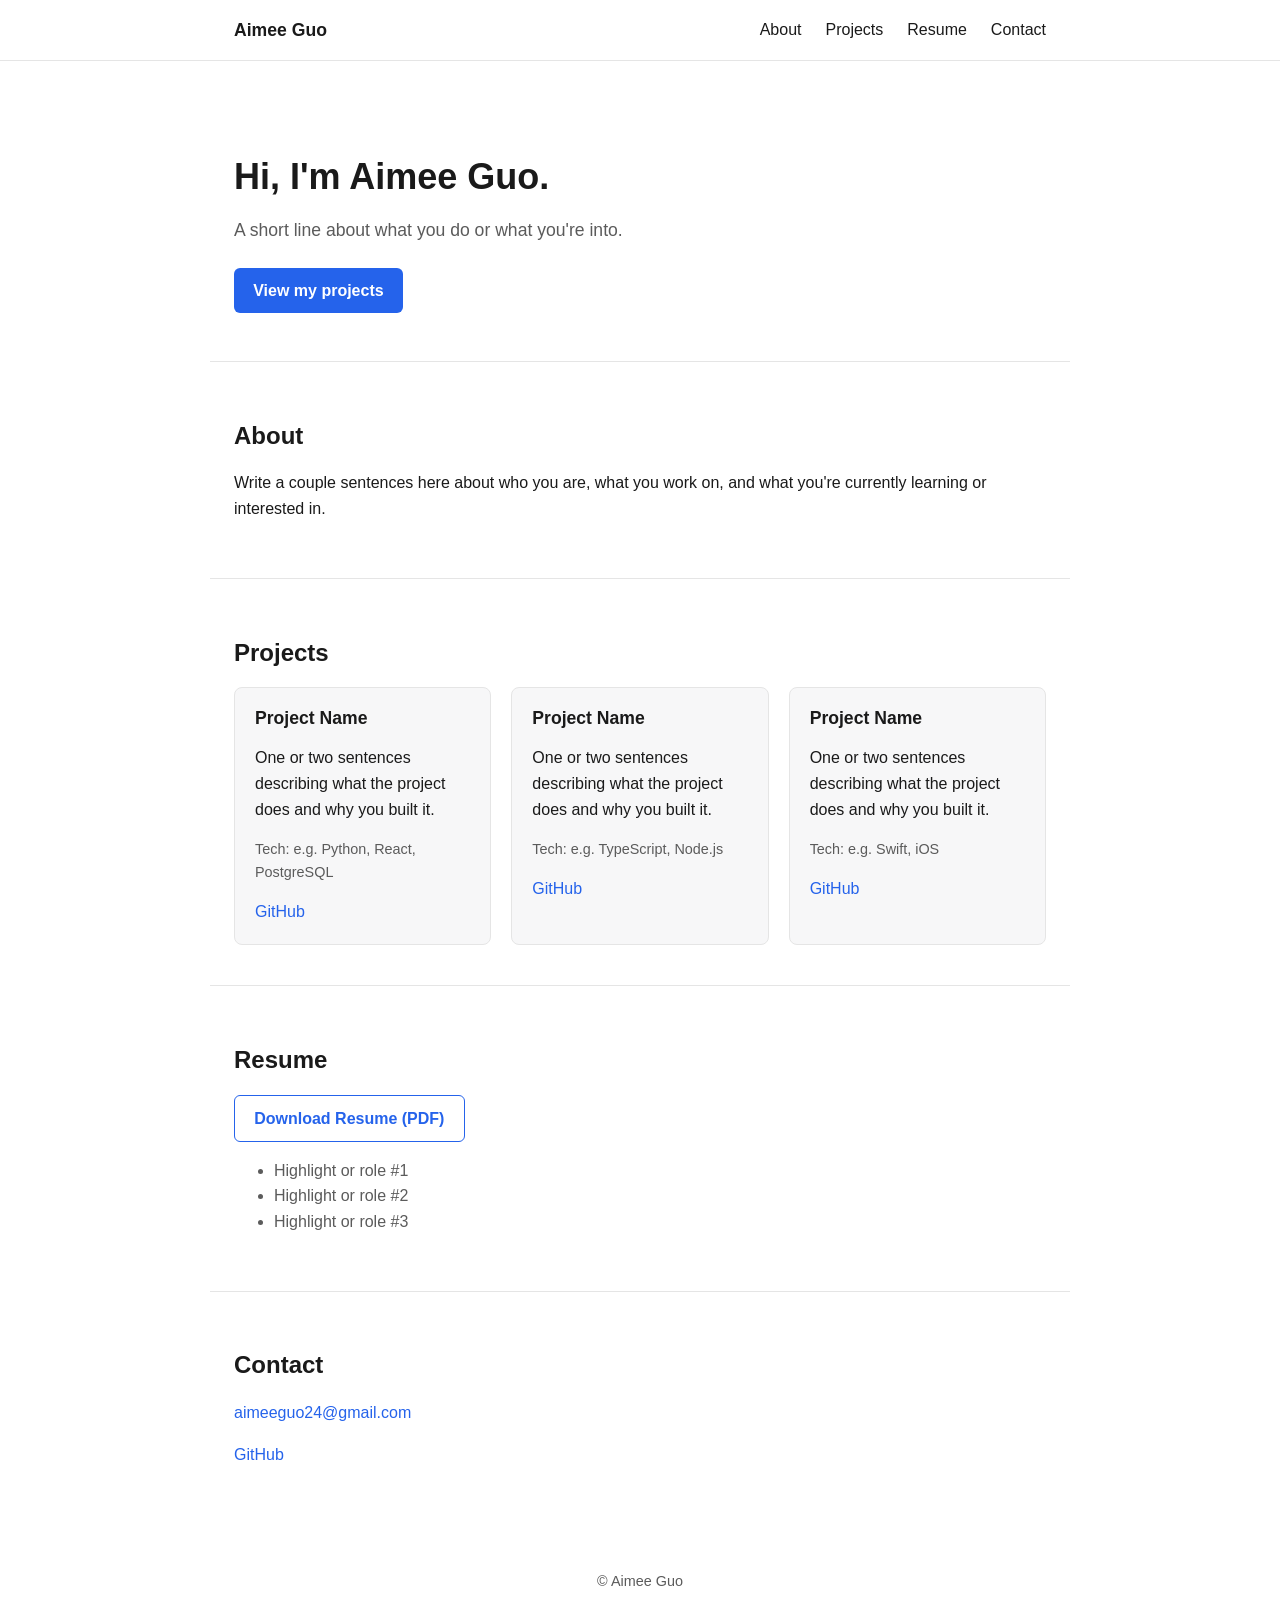
==== index.html @ b06cb8ec "Initial personal portfolio site Plain HTML/CSS/JS single-page site with about, projects, resume, and" ====
<!DOCTYPE html>
<html lang="en">
<head>
  <meta charset="UTF-8" />
  <meta name="viewport" content="width=device-width, initial-scale=1.0" />
  <title>Aimee Guo</title>
  <meta name="description" content="Portfolio of Aimee Guo — projects, resume, and contact." />
  <link rel="stylesheet" href="style.css" />
</head>
<body>
  <header class="site-header">
    <nav class="nav">
      <a class="nav-brand" href="#top">Aimee Guo</a>
      <button class="nav-toggle" id="navToggle" aria-label="Toggle menu" aria-expanded="false">
        <span></span><span></span><span></span>
      </button>
      <ul class="nav-links" id="navLinks">
        <li><a href="#about">About</a></li>
        <li><a href="#projects">Projects</a></li>
        <li><a href="#resume">Resume</a></li>
        <li><a href="#contact">Contact</a></li>
      </ul>
    </nav>
  </header>

  <main>
    <section id="top" class="hero">
      <h1>Hi, I'm Aimee Guo.</h1>
      <p class="tagline"><!-- TODO: replace with your own one-line tagline --> A short line about what you do or what you're into.</p>
      <a class="btn" href="#projects">View my projects</a>
    </section>

    <section id="about" class="section">
      <h2>About</h2>
      <p>
        <!-- TODO: replace with 2-4 sentences about yourself -->
        Write a couple sentences here about who you are, what you work on, and
        what you're currently learning or interested in.
      </p>
    </section>

    <section id="projects" class="section">
      <h2>Projects</h2>
      <div class="project-grid">
        <!-- TODO: duplicate this card for each project, or delete the placeholders below -->
        <article class="project-card">
          <h3>Project Name</h3>
          <p>One or two sentences describing what the project does and why you built it.</p>
          <p class="tech">Tech: e.g. Python, React, PostgreSQL</p>
          <div class="project-links">
            <a href="https://github.com/aimeeguo24/REPO_NAME" target="_blank" rel="noopener">GitHub</a>
            <!-- <a href="https://your-demo-link.com" target="_blank" rel="noopener">Live Demo</a> -->
          </div>
        </article>

        <article class="project-card">
          <h3>Project Name</h3>
          <p>One or two sentences describing what the project does and why you built it.</p>
          <p class="tech">Tech: e.g. TypeScript, Node.js</p>
          <div class="project-links">
            <a href="https://github.com/aimeeguo24/REPO_NAME" target="_blank" rel="noopener">GitHub</a>
          </div>
        </article>

        <article class="project-card">
          <h3>Project Name</h3>
          <p>One or two sentences describing what the project does and why you built it.</p>
          <p class="tech">Tech: e.g. Swift, iOS</p>
          <div class="project-links">
            <a href="https://github.com/aimeeguo24/REPO_NAME" target="_blank" rel="noopener">GitHub</a>
          </div>
        </article>
      </div>
    </section>

    <section id="resume" class="section">
      <h2>Resume</h2>
      <p>
        <!-- TODO: drop your resume PDF into assets/resume.pdf, or remove this link if not ready yet -->
        <a class="btn btn-outline" href="assets/resume.pdf" target="_blank" rel="noopener">Download Resume (PDF)</a>
      </p>
      <ul class="highlights">
        <!-- TODO: optional — list a few highlights instead of/alongside the PDF -->
        <li>Highlight or role #1</li>
        <li>Highlight or role #2</li>
        <li>Highlight or role #3</li>
      </ul>
    </section>

    <section id="contact" class="section">
      <h2>Contact</h2>
      <p>
        <!-- TODO: replace with your real email -->
        <a href="mailto:aimeeguo24@gmail.com">aimeeguo24@gmail.com</a>
      </p>
      <ul class="social-links">
        <li><a href="https://github.com/aimeeguo24" target="_blank" rel="noopener">GitHub</a></li>
        <!-- <li><a href="https://www.linkedin.com/in/yourname" target="_blank" rel="noopener">LinkedIn</a></li> -->
      </ul>
    </section>
  </main>

  <footer class="site-footer">
    <p>&copy; <span id="year"></span> Aimee Guo</p>
  </footer>

  <script src="script.js"></script>
</body>
</html>
---- style.css ----
:root {
  --bg: #ffffff;
  --text: #1a1a1a;
  --muted: #5b5b5b;
  --accent: #2563eb;
  --border: #e5e5e5;
  --card-bg: #f7f7f8;
  --max-width: 860px;
}

* {
  box-sizing: border-box;
}

body {
  margin: 0;
  font-family: -apple-system, BlinkMacSystemFont, "Segoe UI", Helvetica, Arial, sans-serif;
  color: var(--text);
  background: var(--bg);
  line-height: 1.6;
}

a {
  color: var(--accent);
  text-decoration: none;
}

a:hover {
  text-decoration: underline;
}

h1, h2, h3 {
  line-height: 1.2;
}

/* Header / Nav */

.site-header {
  border-bottom: 1px solid var(--border);
  position: sticky;
  top: 0;
  background: var(--bg);
  z-index: 10;
}

.nav {
  max-width: var(--max-width);
  margin: 0 auto;
  display: flex;
  align-items: center;
  justify-content: space-between;
  padding: 1rem 1.5rem;
}

.nav-brand {
  font-weight: 700;
  font-size: 1.1rem;
  color: var(--text);
}

.nav-links {
  list-style: none;
  display: flex;
  gap: 1.5rem;
  margin: 0;
  padding: 0;
}

.nav-links a {
  color: var(--text);
}

.nav-toggle {
  display: none;
  flex-direction: column;
  gap: 4px;
  background: none;
  border: none;
  cursor: pointer;
  padding: 0.5rem;
}

.nav-toggle span {
  width: 22px;
  height: 2px;
  background: var(--text);
  display: block;
}

/* Hero */

.hero {
  max-width: var(--max-width);
  margin: 0 auto;
  padding: 4rem 1.5rem 3rem;
}

.hero h1 {
  font-size: 2.25rem;
  margin-bottom: 0.5rem;
}

.tagline {
  color: var(--muted);
  font-size: 1.1rem;
  margin-bottom: 1.5rem;
}

.btn {
  display: inline-block;
  background: var(--accent);
  color: #fff;
  padding: 0.6rem 1.2rem;
  border-radius: 6px;
  font-weight: 600;
}

.btn:hover {
  opacity: 0.9;
  text-decoration: none;
}

.btn-outline {
  background: transparent;
  color: var(--accent);
  border: 1px solid var(--accent);
}

/* Sections */

.section {
  max-width: var(--max-width);
  margin: 0 auto;
  padding: 2.5rem 1.5rem;
  border-top: 1px solid var(--border);
}

.section h2 {
  font-size: 1.5rem;
  margin-bottom: 1.25rem;
}

/* Projects */

.project-grid {
  display: grid;
  grid-template-columns: repeat(auto-fill, minmax(240px, 1fr));
  gap: 1.25rem;
}

.project-card {
  background: var(--card-bg);
  border: 1px solid var(--border);
  border-radius: 8px;
  padding: 1.25rem;
}

.project-card h3 {
  margin-top: 0;
  margin-bottom: 0.5rem;
  font-size: 1.1rem;
}

.project-card .tech {
  color: var(--muted);
  font-size: 0.9rem;
}

.project-links {
  display: flex;
  gap: 1rem;
  margin-top: 0.75rem;
}

/* Resume / Contact */

.highlights {
  color: var(--muted);
}

.social-links {
  list-style: none;
  display: flex;
  gap: 1.25rem;
  padding: 0;
}

/* Footer */

.site-footer {
  text-align: center;
  padding: 2rem 1.5rem;
  color: var(--muted);
  font-size: 0.9rem;
}

/* Responsive nav */

@media (max-width: 640px) {
  .nav-toggle {
    display: flex;
  }

  .nav-links {
    position: absolute;
    top: 100%;
    left: 0;
    right: 0;
    background: var(--bg);
    border-bottom: 1px solid var(--border);
    flex-direction: column;
    gap: 0;
    padding: 0;
    max-height: 0;
    overflow: hidden;
    transition: max-height 0.2s ease;
  }

  .nav-links.open {
    max-height: 240px;
  }

  .nav-links li {
    border-top: 1px solid var(--border);
  }

  .nav-links a {
    display: block;
    padding: 0.9rem 1.5rem;
  }

  .hero h1 {
    font-size: 1.75rem;
  }
}
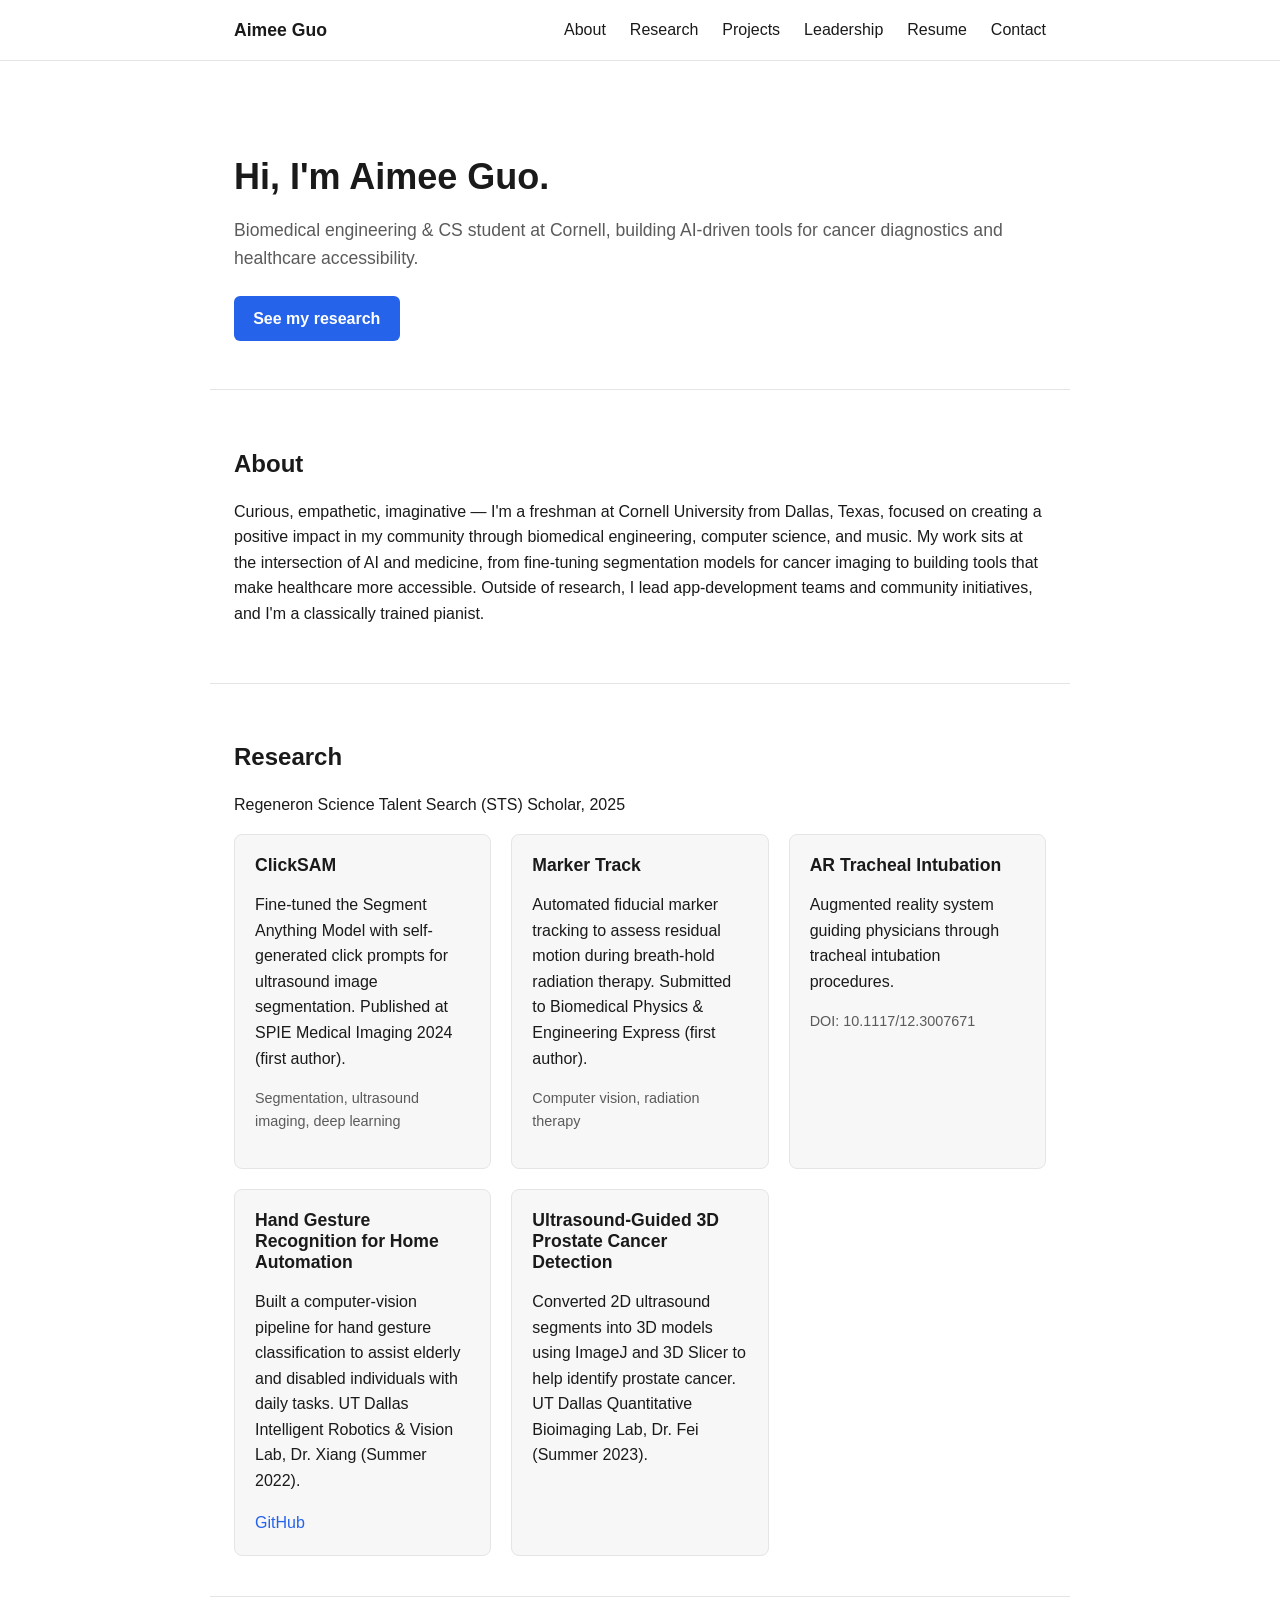
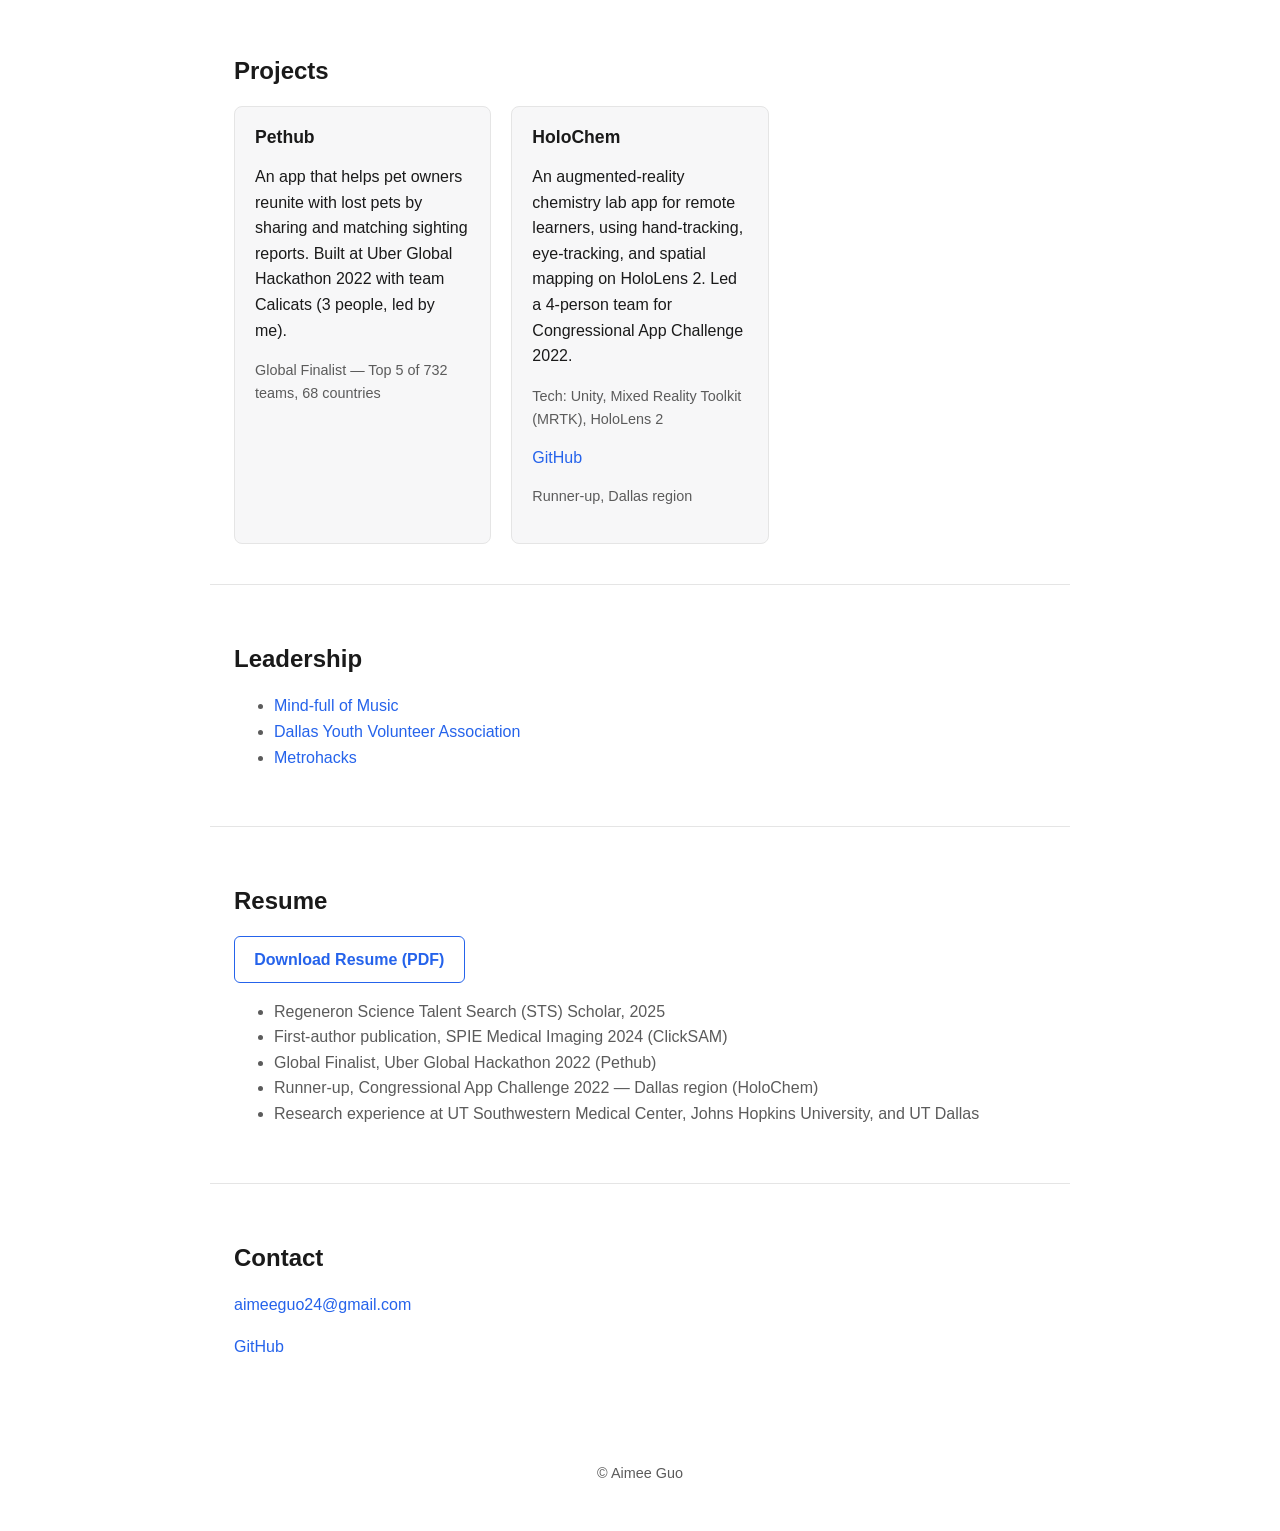
==== commit d2d0bda9: "Populate site content from Weebly portfolio Add About, Research, Projects, and Leadership content pu" ====
--- a/index.html
+++ b/index.html
@@ -16,7 +16,9 @@
       </button>
       <ul class="nav-links" id="navLinks">
         <li><a href="#about">About</a></li>
+        <li><a href="#research">Research</a></li>
         <li><a href="#projects">Projects</a></li>
+        <li><a href="#leadership">Leadership</a></li>
         <li><a href="#resume">Resume</a></li>
         <li><a href="#contact">Contact</a></li>
       </ul>
@@ -26,51 +28,87 @@
   <main>
     <section id="top" class="hero">
       <h1>Hi, I'm Aimee Guo.</h1>
-      <p class="tagline"><!-- TODO: replace with your own one-line tagline --> A short line about what you do or what you're into.</p>
-      <a class="btn" href="#projects">View my projects</a>
+      <p class="tagline">Biomedical engineering & CS student at Cornell, building AI-driven tools for cancer diagnostics and healthcare accessibility.</p>
+      <a class="btn" href="#research">See my research</a>
     </section>
 
     <section id="about" class="section">
       <h2>About</h2>
       <p>
-        <!-- TODO: replace with 2-4 sentences about yourself -->
-        Write a couple sentences here about who you are, what you work on, and
-        what you're currently learning or interested in.
+        Curious, empathetic, imaginative — I'm a freshman at Cornell University from Dallas, Texas,
+        focused on creating a positive impact in my community through biomedical engineering,
+        computer science, and music. My work sits at the intersection of AI and medicine, from
+        fine-tuning segmentation models for cancer imaging to building tools that make healthcare
+        more accessible. Outside of research, I lead app-development teams and community
+        initiatives, and I'm a classically trained pianist.
       </p>
+    </section>
+
+    <section id="research" class="section">
+      <h2>Research</h2>
+      <p class="tech">Regeneron Science Talent Search (STS) Scholar, 2025</p>
+      <div class="project-grid">
+        <article class="project-card">
+          <h3>ClickSAM</h3>
+          <p>Fine-tuned the Segment Anything Model with self-generated click prompts for ultrasound image segmentation. Published at SPIE Medical Imaging 2024 (first author).</p>
+          <p class="tech">Segmentation, ultrasound imaging, deep learning</p>
+        </article>
+
+        <article class="project-card">
+          <h3>Marker Track</h3>
+          <p>Automated fiducial marker tracking to assess residual motion during breath-hold radiation therapy. Submitted to Biomedical Physics & Engineering Express (first author).</p>
+          <p class="tech">Computer vision, radiation therapy</p>
+        </article>
+
+        <article class="project-card">
+          <h3>AR Tracheal Intubation</h3>
+          <p>Augmented reality system guiding physicians through tracheal intubation procedures.</p>
+          <p class="tech">DOI: 10.1117/12.3007671</p>
+        </article>
+
+        <article class="project-card">
+          <h3>Hand Gesture Recognition for Home Automation</h3>
+          <p>Built a computer-vision pipeline for hand gesture classification to assist elderly and disabled individuals with daily tasks. UT Dallas Intelligent Robotics & Vision Lab, Dr. Xiang (Summer 2022).</p>
+          <div class="project-links">
+            <a href="https://github.com/Evelyn-Ding/hand-gesture-classification" target="_blank" rel="noopener">GitHub</a>
+          </div>
+        </article>
+
+        <article class="project-card">
+          <h3>Ultrasound-Guided 3D Prostate Cancer Detection</h3>
+          <p>Converted 2D ultrasound segments into 3D models using ImageJ and 3D Slicer to help identify prostate cancer. UT Dallas Quantitative Bioimaging Lab, Dr. Fei (Summer 2023).</p>
+        </article>
+      </div>
     </section>
 
     <section id="projects" class="section">
       <h2>Projects</h2>
       <div class="project-grid">
-        <!-- TODO: duplicate this card for each project, or delete the placeholders below -->
         <article class="project-card">
-          <h3>Project Name</h3>
-          <p>One or two sentences describing what the project does and why you built it.</p>
-          <p class="tech">Tech: e.g. Python, React, PostgreSQL</p>
-          <div class="project-links">
-            <a href="https://github.com/aimeeguo24/REPO_NAME" target="_blank" rel="noopener">GitHub</a>
-            <!-- <a href="https://your-demo-link.com" target="_blank" rel="noopener">Live Demo</a> -->
-          </div>
+          <h3>Pethub</h3>
+          <p>An app that helps pet owners reunite with lost pets by sharing and matching sighting reports. Built at Uber Global Hackathon 2022 with team Calicats (3 people, led by me).</p>
+          <p class="tech">Global Finalist — Top 5 of 732 teams, 68 countries</p>
         </article>
 
         <article class="project-card">
-          <h3>Project Name</h3>
-          <p>One or two sentences describing what the project does and why you built it.</p>
-          <p class="tech">Tech: e.g. TypeScript, Node.js</p>
+          <h3>HoloChem</h3>
+          <p>An augmented-reality chemistry lab app for remote learners, using hand-tracking, eye-tracking, and spatial mapping on HoloLens 2. Led a 4-person team for Congressional App Challenge 2022.</p>
+          <p class="tech">Tech: Unity, Mixed Reality Toolkit (MRTK), HoloLens 2</p>
           <div class="project-links">
-            <a href="https://github.com/aimeeguo24/REPO_NAME" target="_blank" rel="noopener">GitHub</a>
+            <a href="https://github.com/aimeeguo24/HoloChem" target="_blank" rel="noopener">GitHub</a>
           </div>
-        </article>
-
-        <article class="project-card">
-          <h3>Project Name</h3>
-          <p>One or two sentences describing what the project does and why you built it.</p>
-          <p class="tech">Tech: e.g. Swift, iOS</p>
-          <div class="project-links">
-            <a href="https://github.com/aimeeguo24/REPO_NAME" target="_blank" rel="noopener">GitHub</a>
-          </div>
+          <p class="tech">Runner-up, Dallas region</p>
         </article>
       </div>
+    </section>
+
+    <section id="leadership" class="section">
+      <h2>Leadership</h2>
+      <ul class="highlights">
+        <li><a href="https://www.mindfullofmusic.org/" target="_blank" rel="noopener">Mind-full of Music</a></li>
+        <li><a href="https://www.dallasyva.org/" target="_blank" rel="noopener">Dallas Youth Volunteer Association</a></li>
+        <li><a href="https://metrohacks.dev/" target="_blank" rel="noopener">Metrohacks</a></li>
+      </ul>
     </section>
 
     <section id="resume" class="section">
@@ -80,17 +118,17 @@
         <a class="btn btn-outline" href="assets/resume.pdf" target="_blank" rel="noopener">Download Resume (PDF)</a>
       </p>
       <ul class="highlights">
-        <!-- TODO: optional — list a few highlights instead of/alongside the PDF -->
-        <li>Highlight or role #1</li>
-        <li>Highlight or role #2</li>
-        <li>Highlight or role #3</li>
+        <li>Regeneron Science Talent Search (STS) Scholar, 2025</li>
+        <li>First-author publication, SPIE Medical Imaging 2024 (ClickSAM)</li>
+        <li>Global Finalist, Uber Global Hackathon 2022 (Pethub)</li>
+        <li>Runner-up, Congressional App Challenge 2022 — Dallas region (HoloChem)</li>
+        <li>Research experience at UT Southwestern Medical Center, Johns Hopkins University, and UT Dallas</li>
       </ul>
     </section>
 
     <section id="contact" class="section">
       <h2>Contact</h2>
       <p>
-        <!-- TODO: replace with your real email -->
         <a href="mailto:aimeeguo24@gmail.com">aimeeguo24@gmail.com</a>
       </p>
       <ul class="social-links">
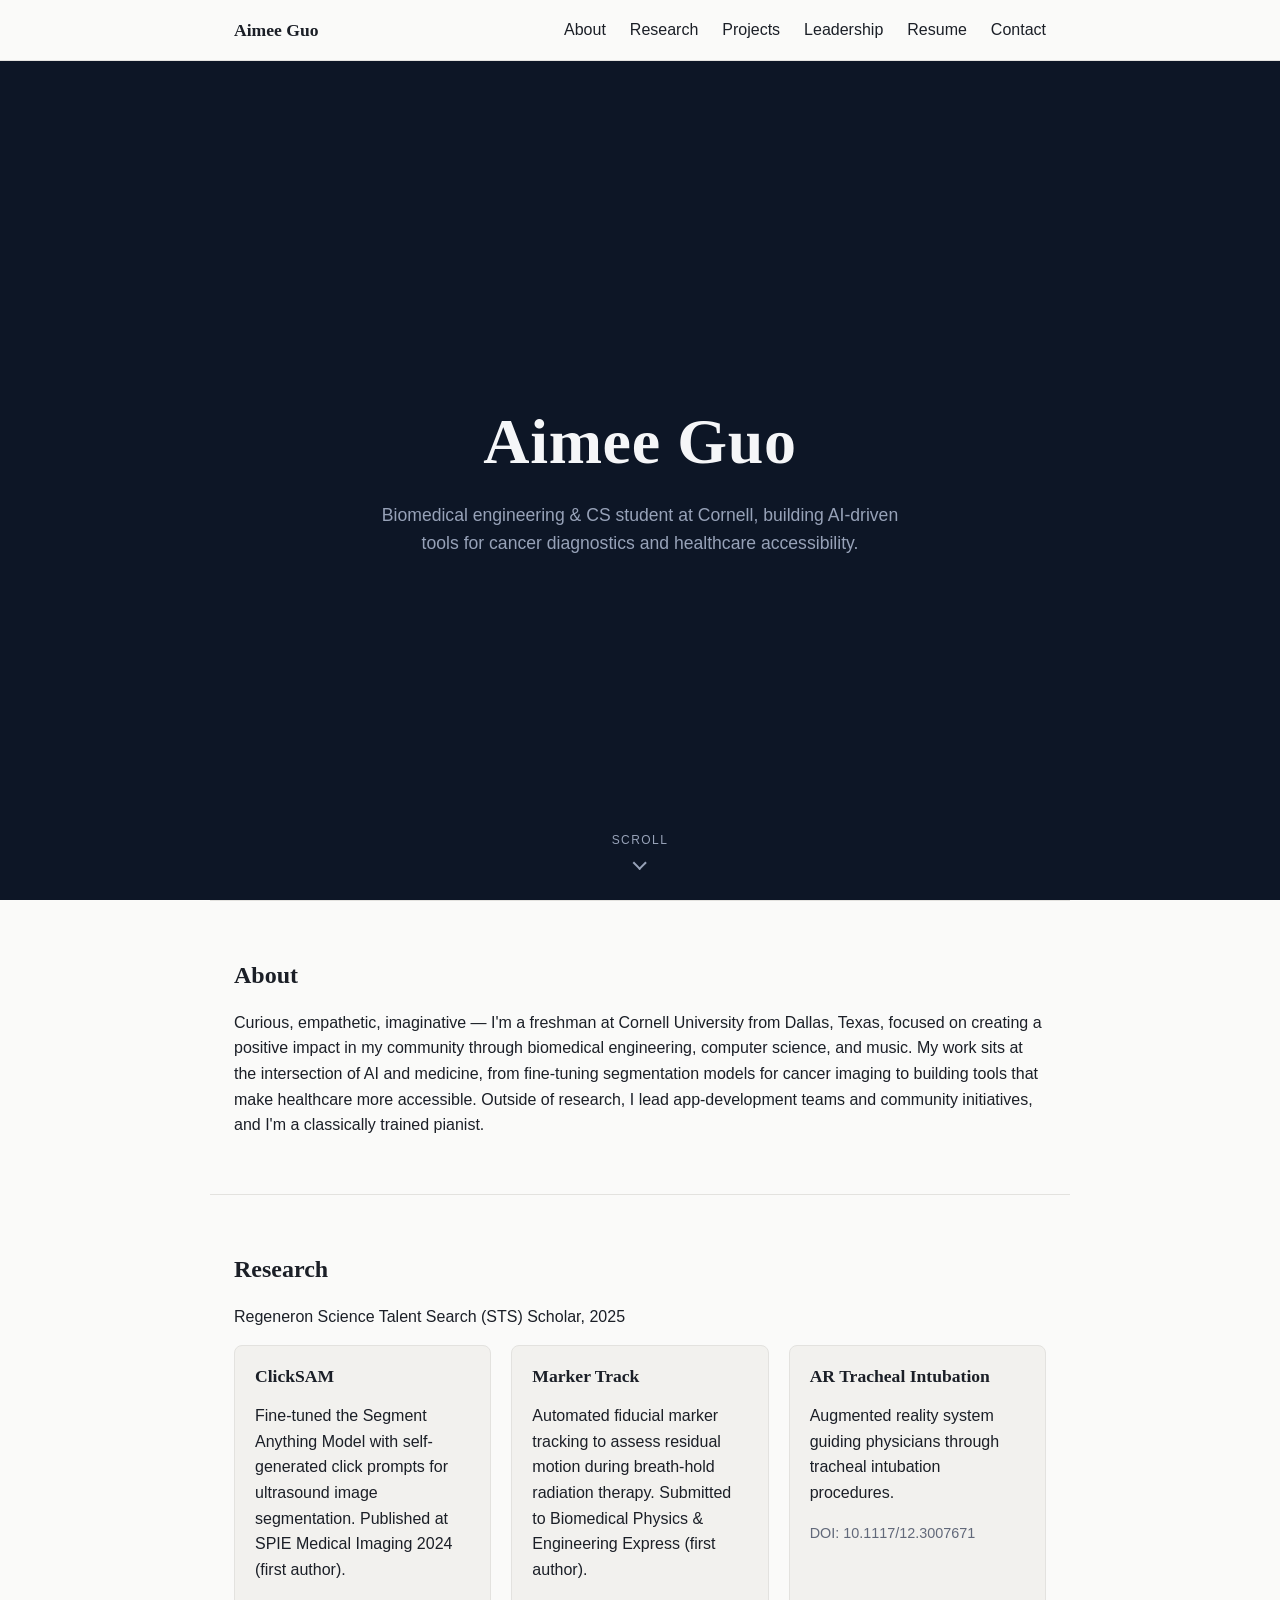
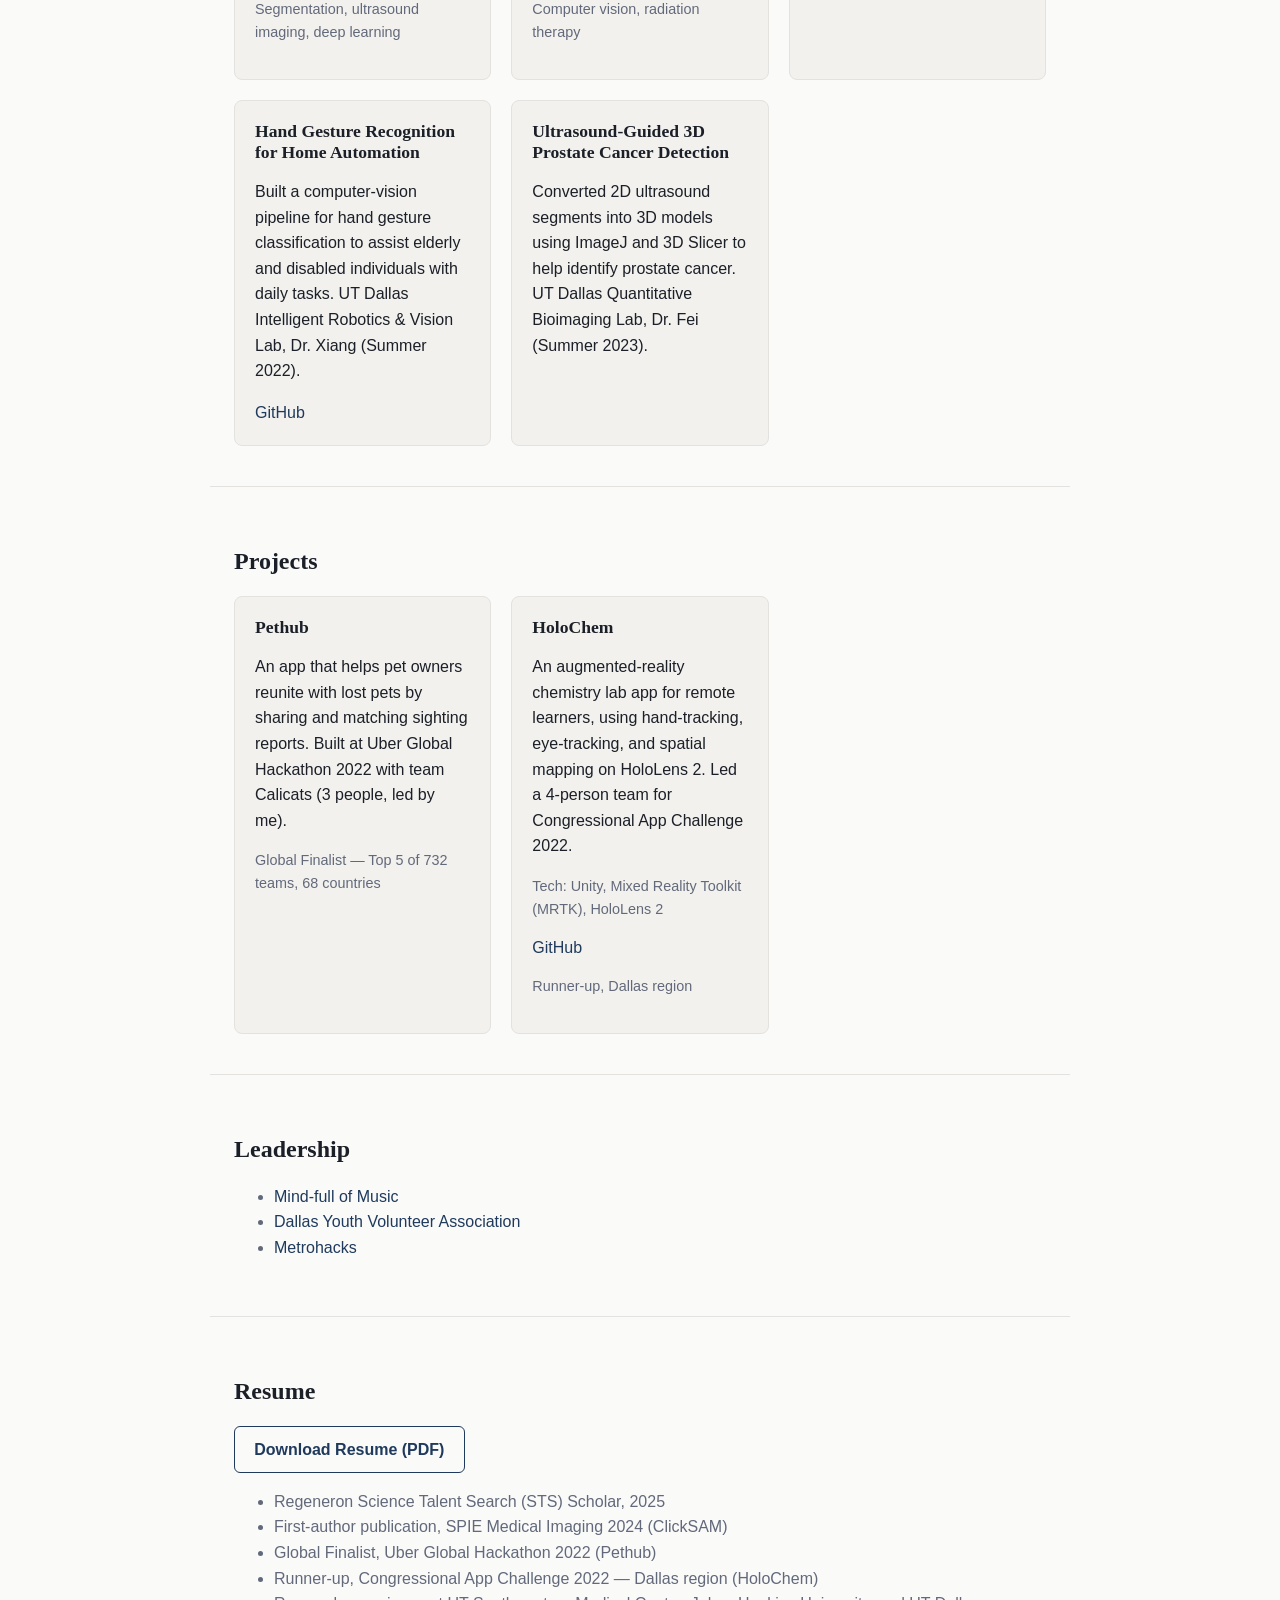
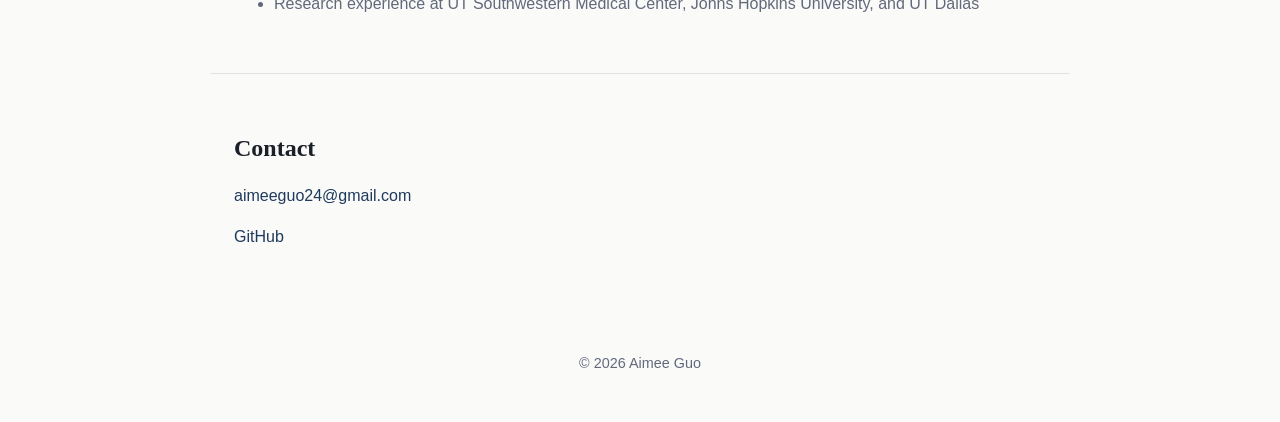
==== commit 2992405d: "Add full-screen intro cover and professional color scheme Replace the plain hero with a full-viewpor" ====
--- a/index.html
+++ b/index.html
@@ -27,9 +27,12 @@
 
   <main>
     <section id="top" class="hero">
-      <h1>Hi, I'm Aimee Guo.</h1>
+      <h1>Aimee Guo</h1>
       <p class="tagline">Biomedical engineering & CS student at Cornell, building AI-driven tools for cancer diagnostics and healthcare accessibility.</p>
-      <a class="btn" href="#research">See my research</a>
+      <a class="scroll-cue" href="#about" aria-label="Scroll to explore">
+        <span class="scroll-text">Scroll</span>
+        <span class="arrow" aria-hidden="true"></span>
+      </a>
     </section>
 
     <section id="about" class="section">
--- a/style.css
+++ b/style.css
@@ -1,15 +1,24 @@
 :root {
-  --bg: #ffffff;
-  --text: #1a1a1a;
-  --muted: #5b5b5b;
-  --accent: #2563eb;
-  --border: #e5e5e5;
-  --card-bg: #f7f7f8;
+  --bg: #fafaf9;
+  --text: #1b1f27;
+  --muted: #62697a;
+  --accent: #1f3a5c;
+  --accent-hover: #16293f;
+  --border: #e3e2df;
+  --card-bg: #f2f1ee;
   --max-width: 860px;
+
+  --hero-bg: #0d1626;
+  --hero-text: #f5f6f8;
+  --hero-muted: #97a2b8;
 }
 
 * {
   box-sizing: border-box;
+}
+
+html {
+  scroll-behavior: smooth;
 }
 
 body {
@@ -31,6 +40,7 @@
 
 h1, h2, h3 {
   line-height: 1.2;
+  font-family: Georgia, "Times New Roman", serif;
 }
 
 /* Header / Nav */
@@ -53,9 +63,14 @@
 }
 
 .nav-brand {
+  font-family: Georgia, "Times New Roman", serif;
   font-weight: 700;
   font-size: 1.1rem;
   color: var(--text);
+}
+
+.site-header.scrolled {
+  box-shadow: 0 1px 6px rgba(0, 0, 0, 0.06);
 }
 
 .nav-links {
@@ -90,20 +105,73 @@
 /* Hero */
 
 .hero {
-  max-width: var(--max-width);
-  margin: 0 auto;
-  padding: 4rem 1.5rem 3rem;
+  min-height: calc(100vh - 61px);
+  min-height: calc(100dvh - 61px);
+  display: flex;
+  flex-direction: column;
+  align-items: center;
+  justify-content: center;
+  text-align: center;
+  gap: 1.25rem;
+  padding: 3rem 1.5rem;
+  position: relative;
+  background: var(--hero-bg);
+  color: var(--hero-text);
 }
 
 .hero h1 {
-  font-size: 2.25rem;
-  margin-bottom: 0.5rem;
-}
-
-.tagline {
-  color: var(--muted);
+  font-size: clamp(2.5rem, 6vw, 4rem);
+  margin: 0;
+  letter-spacing: 0.01em;
+}
+
+.hero .tagline {
+  color: var(--hero-muted);
   font-size: 1.1rem;
-  margin-bottom: 1.5rem;
+  max-width: 34rem;
+  margin: 0;
+}
+
+.scroll-cue {
+  position: absolute;
+  bottom: 2rem;
+  left: 50%;
+  transform: translateX(-50%);
+  display: flex;
+  flex-direction: column;
+  align-items: center;
+  gap: 0.5rem;
+  color: var(--hero-muted);
+}
+
+.scroll-cue:hover {
+  color: var(--hero-text);
+}
+
+.scroll-text {
+  font-size: 0.75rem;
+  letter-spacing: 0.12em;
+  text-transform: uppercase;
+}
+
+.scroll-cue .arrow {
+  width: 10px;
+  height: 10px;
+  border-right: 2px solid currentColor;
+  border-bottom: 2px solid currentColor;
+  transform: rotate(45deg);
+  animation: scroll-bounce 1.8s ease-in-out infinite;
+}
+
+@keyframes scroll-bounce {
+  0%, 100% {
+    transform: rotate(45deg) translate(0, 0);
+    opacity: 0.6;
+  }
+  50% {
+    transform: rotate(45deg) translate(5px, 5px);
+    opacity: 1;
+  }
 }
 
 .btn {
@@ -116,7 +184,7 @@
 }
 
 .btn:hover {
-  opacity: 0.9;
+  background: var(--accent-hover);
   text-decoration: none;
 }
 
@@ -228,8 +296,14 @@
     display: block;
     padding: 0.9rem 1.5rem;
   }
-
-  .hero h1 {
-    font-size: 1.75rem;
-  }
-}
+}
+
+@media (prefers-reduced-motion: reduce) {
+  html {
+    scroll-behavior: auto;
+  }
+
+  .scroll-cue .arrow {
+    animation: none;
+  }
+}
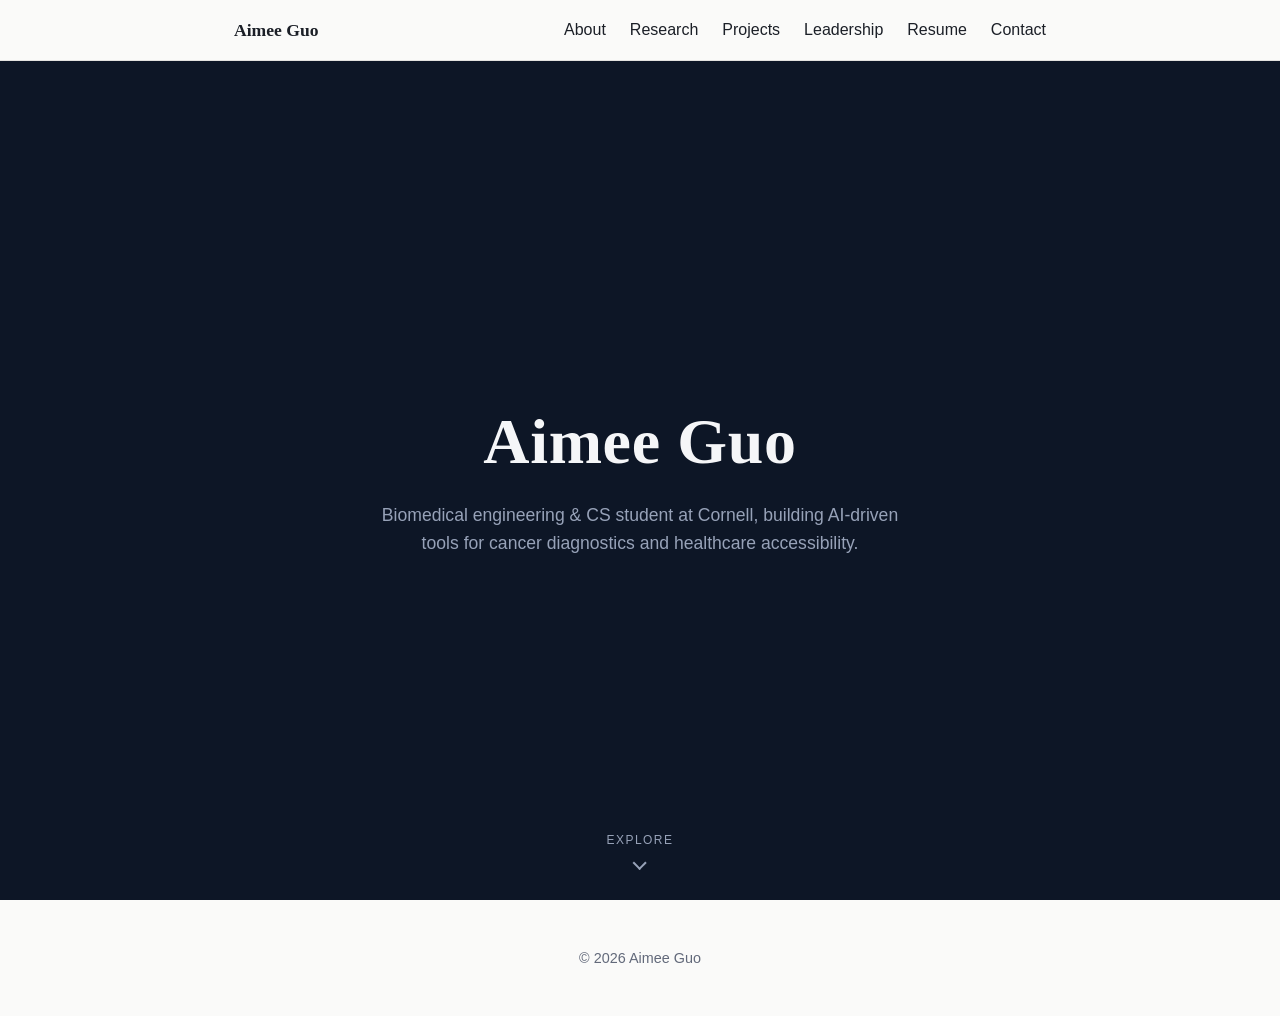
==== commit e4951ae1: "Split single-page site into separate pages per nav tab Each nav item (About, Research, Projects, Lea" ====
--- a/index.html
+++ b/index.html
@@ -10,134 +10,29 @@
 <body>
   <header class="site-header">
     <nav class="nav">
-      <a class="nav-brand" href="#top">Aimee Guo</a>
+      <a class="nav-brand" href="index.html">Aimee Guo</a>
       <button class="nav-toggle" id="navToggle" aria-label="Toggle menu" aria-expanded="false">
         <span></span><span></span><span></span>
       </button>
       <ul class="nav-links" id="navLinks">
-        <li><a href="#about">About</a></li>
-        <li><a href="#research">Research</a></li>
-        <li><a href="#projects">Projects</a></li>
-        <li><a href="#leadership">Leadership</a></li>
-        <li><a href="#resume">Resume</a></li>
-        <li><a href="#contact">Contact</a></li>
+        <li><a href="about.html">About</a></li>
+        <li><a href="research.html">Research</a></li>
+        <li><a href="projects.html">Projects</a></li>
+        <li><a href="leadership.html">Leadership</a></li>
+        <li><a href="resume.html">Resume</a></li>
+        <li><a href="contact.html">Contact</a></li>
       </ul>
     </nav>
   </header>
 
   <main>
-    <section id="top" class="hero">
+    <section class="hero">
       <h1>Aimee Guo</h1>
       <p class="tagline">Biomedical engineering & CS student at Cornell, building AI-driven tools for cancer diagnostics and healthcare accessibility.</p>
-      <a class="scroll-cue" href="#about" aria-label="Scroll to explore">
-        <span class="scroll-text">Scroll</span>
+      <a class="scroll-cue" href="about.html" aria-label="Go to the About page">
+        <span class="scroll-text">Explore</span>
         <span class="arrow" aria-hidden="true"></span>
       </a>
-    </section>
-
-    <section id="about" class="section">
-      <h2>About</h2>
-      <p>
-        Curious, empathetic, imaginative — I'm a freshman at Cornell University from Dallas, Texas,
-        focused on creating a positive impact in my community through biomedical engineering,
-        computer science, and music. My work sits at the intersection of AI and medicine, from
-        fine-tuning segmentation models for cancer imaging to building tools that make healthcare
-        more accessible. Outside of research, I lead app-development teams and community
-        initiatives, and I'm a classically trained pianist.
-      </p>
-    </section>
-
-    <section id="research" class="section">
-      <h2>Research</h2>
-      <p class="tech">Regeneron Science Talent Search (STS) Scholar, 2025</p>
-      <div class="project-grid">
-        <article class="project-card">
-          <h3>ClickSAM</h3>
-          <p>Fine-tuned the Segment Anything Model with self-generated click prompts for ultrasound image segmentation. Published at SPIE Medical Imaging 2024 (first author).</p>
-          <p class="tech">Segmentation, ultrasound imaging, deep learning</p>
-        </article>
-
-        <article class="project-card">
-          <h3>Marker Track</h3>
-          <p>Automated fiducial marker tracking to assess residual motion during breath-hold radiation therapy. Submitted to Biomedical Physics & Engineering Express (first author).</p>
-          <p class="tech">Computer vision, radiation therapy</p>
-        </article>
-
-        <article class="project-card">
-          <h3>AR Tracheal Intubation</h3>
-          <p>Augmented reality system guiding physicians through tracheal intubation procedures.</p>
-          <p class="tech">DOI: 10.1117/12.3007671</p>
-        </article>
-
-        <article class="project-card">
-          <h3>Hand Gesture Recognition for Home Automation</h3>
-          <p>Built a computer-vision pipeline for hand gesture classification to assist elderly and disabled individuals with daily tasks. UT Dallas Intelligent Robotics & Vision Lab, Dr. Xiang (Summer 2022).</p>
-          <div class="project-links">
-            <a href="https://github.com/Evelyn-Ding/hand-gesture-classification" target="_blank" rel="noopener">GitHub</a>
-          </div>
-        </article>
-
-        <article class="project-card">
-          <h3>Ultrasound-Guided 3D Prostate Cancer Detection</h3>
-          <p>Converted 2D ultrasound segments into 3D models using ImageJ and 3D Slicer to help identify prostate cancer. UT Dallas Quantitative Bioimaging Lab, Dr. Fei (Summer 2023).</p>
-        </article>
-      </div>
-    </section>
-
-    <section id="projects" class="section">
-      <h2>Projects</h2>
-      <div class="project-grid">
-        <article class="project-card">
-          <h3>Pethub</h3>
-          <p>An app that helps pet owners reunite with lost pets by sharing and matching sighting reports. Built at Uber Global Hackathon 2022 with team Calicats (3 people, led by me).</p>
-          <p class="tech">Global Finalist — Top 5 of 732 teams, 68 countries</p>
-        </article>
-
-        <article class="project-card">
-          <h3>HoloChem</h3>
-          <p>An augmented-reality chemistry lab app for remote learners, using hand-tracking, eye-tracking, and spatial mapping on HoloLens 2. Led a 4-person team for Congressional App Challenge 2022.</p>
-          <p class="tech">Tech: Unity, Mixed Reality Toolkit (MRTK), HoloLens 2</p>
-          <div class="project-links">
-            <a href="https://github.com/aimeeguo24/HoloChem" target="_blank" rel="noopener">GitHub</a>
-          </div>
-          <p class="tech">Runner-up, Dallas region</p>
-        </article>
-      </div>
-    </section>
-
-    <section id="leadership" class="section">
-      <h2>Leadership</h2>
-      <ul class="highlights">
-        <li><a href="https://www.mindfullofmusic.org/" target="_blank" rel="noopener">Mind-full of Music</a></li>
-        <li><a href="https://www.dallasyva.org/" target="_blank" rel="noopener">Dallas Youth Volunteer Association</a></li>
-        <li><a href="https://metrohacks.dev/" target="_blank" rel="noopener">Metrohacks</a></li>
-      </ul>
-    </section>
-
-    <section id="resume" class="section">
-      <h2>Resume</h2>
-      <p>
-        <!-- TODO: drop your resume PDF into assets/resume.pdf, or remove this link if not ready yet -->
-        <a class="btn btn-outline" href="assets/resume.pdf" target="_blank" rel="noopener">Download Resume (PDF)</a>
-      </p>
-      <ul class="highlights">
-        <li>Regeneron Science Talent Search (STS) Scholar, 2025</li>
-        <li>First-author publication, SPIE Medical Imaging 2024 (ClickSAM)</li>
-        <li>Global Finalist, Uber Global Hackathon 2022 (Pethub)</li>
-        <li>Runner-up, Congressional App Challenge 2022 — Dallas region (HoloChem)</li>
-        <li>Research experience at UT Southwestern Medical Center, Johns Hopkins University, and UT Dallas</li>
-      </ul>
-    </section>
-
-    <section id="contact" class="section">
-      <h2>Contact</h2>
-      <p>
-        <a href="mailto:aimeeguo24@gmail.com">aimeeguo24@gmail.com</a>
-      </p>
-      <ul class="social-links">
-        <li><a href="https://github.com/aimeeguo24" target="_blank" rel="noopener">GitHub</a></li>
-        <!-- <li><a href="https://www.linkedin.com/in/yourname" target="_blank" rel="noopener">LinkedIn</a></li> -->
-      </ul>
     </section>
   </main>
 
--- a/style.css
+++ b/style.css
@@ -85,6 +85,11 @@
   color: var(--text);
 }
 
+.nav-links a.active {
+  color: var(--accent);
+  font-weight: 600;
+}
+
 .nav-toggle {
   display: none;
   flex-direction: column;
@@ -201,6 +206,11 @@
   margin: 0 auto;
   padding: 2.5rem 1.5rem;
   border-top: 1px solid var(--border);
+}
+
+main > .section:first-child {
+  border-top: none;
+  padding-top: 3.5rem;
 }
 
 .section h2 {
